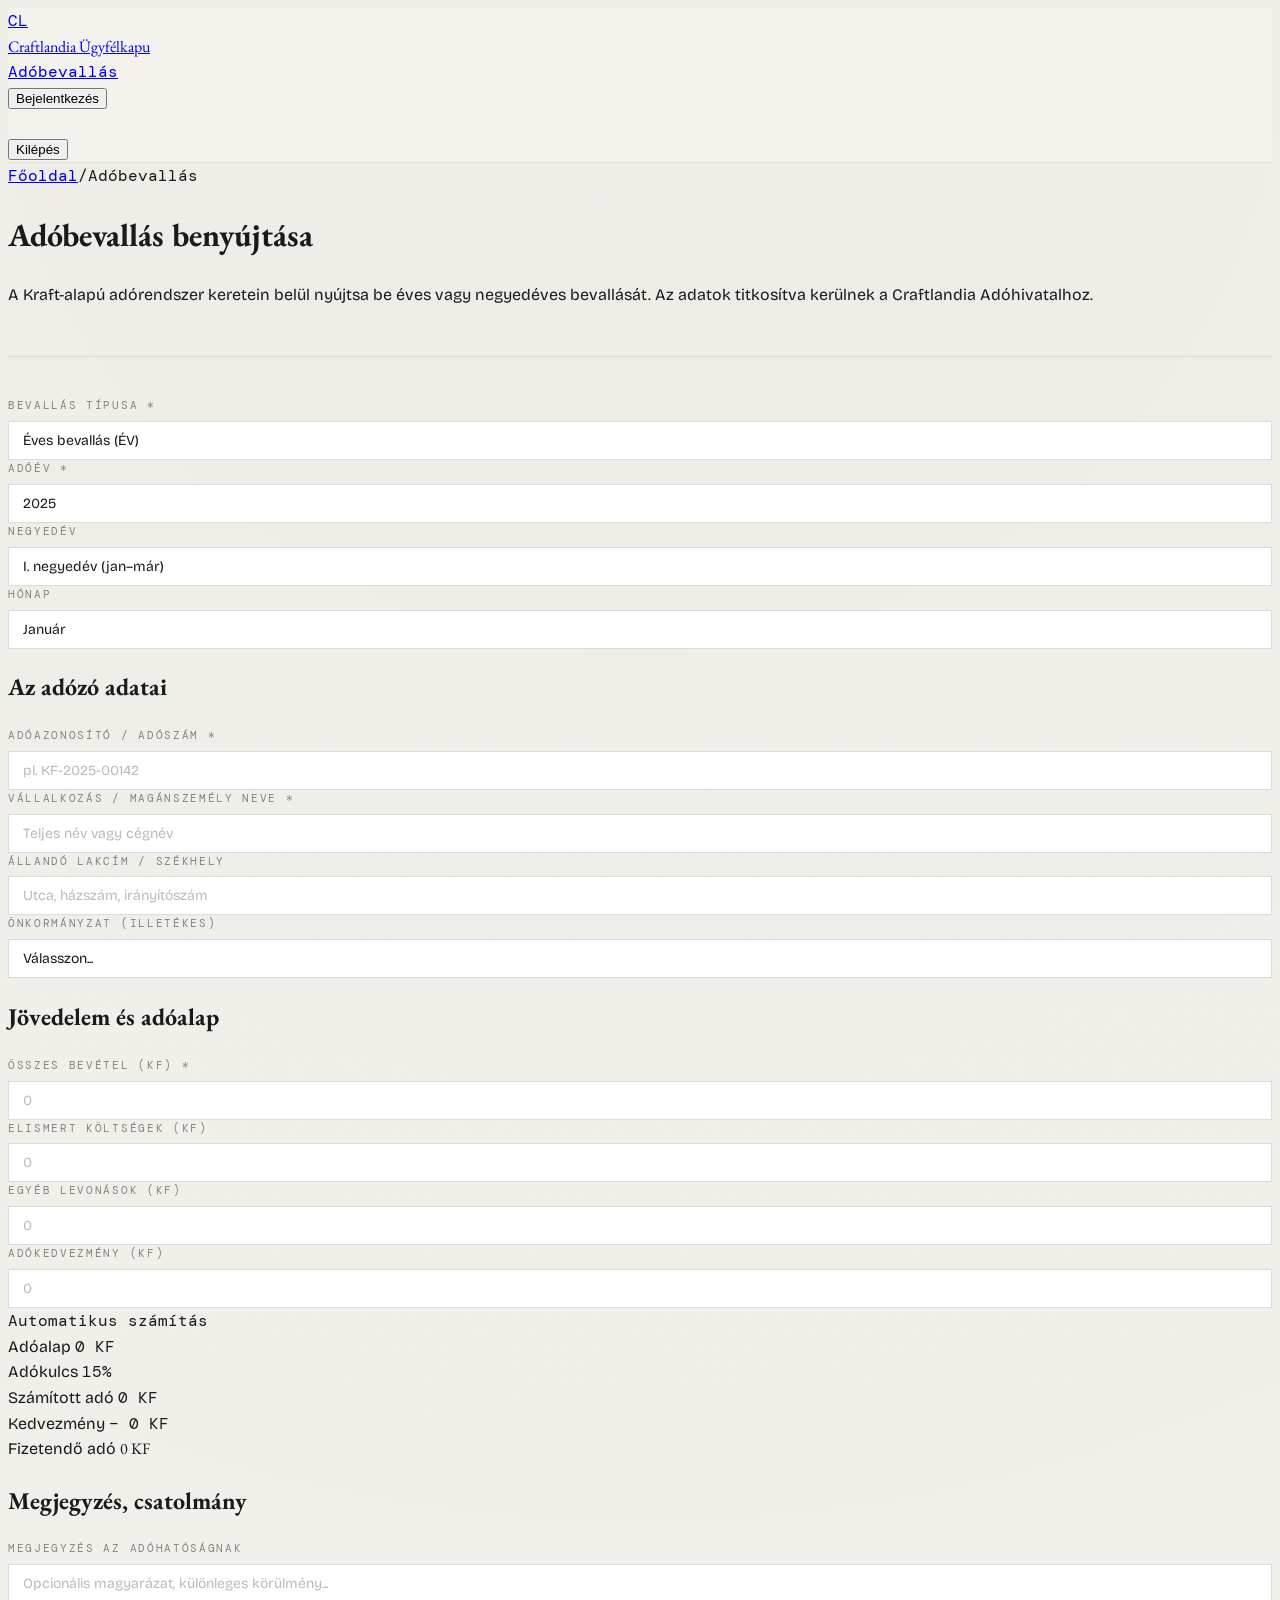
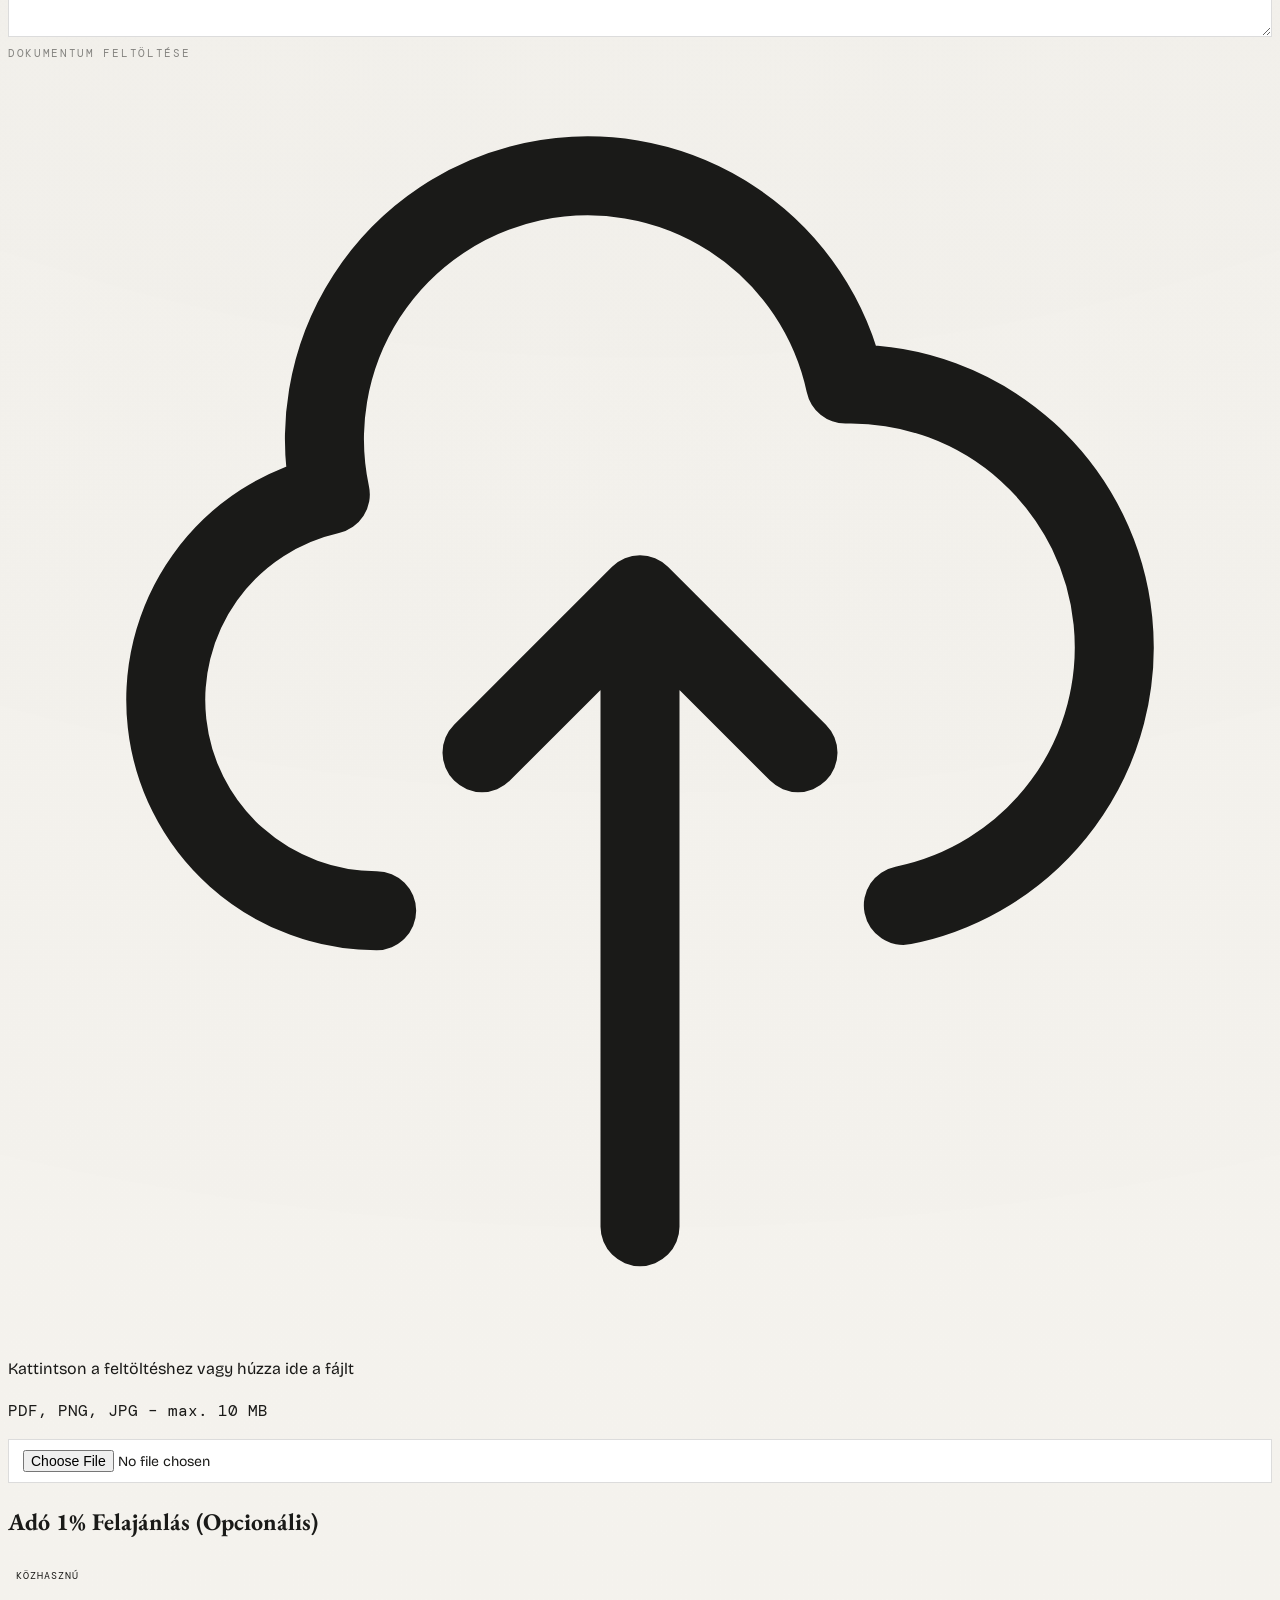
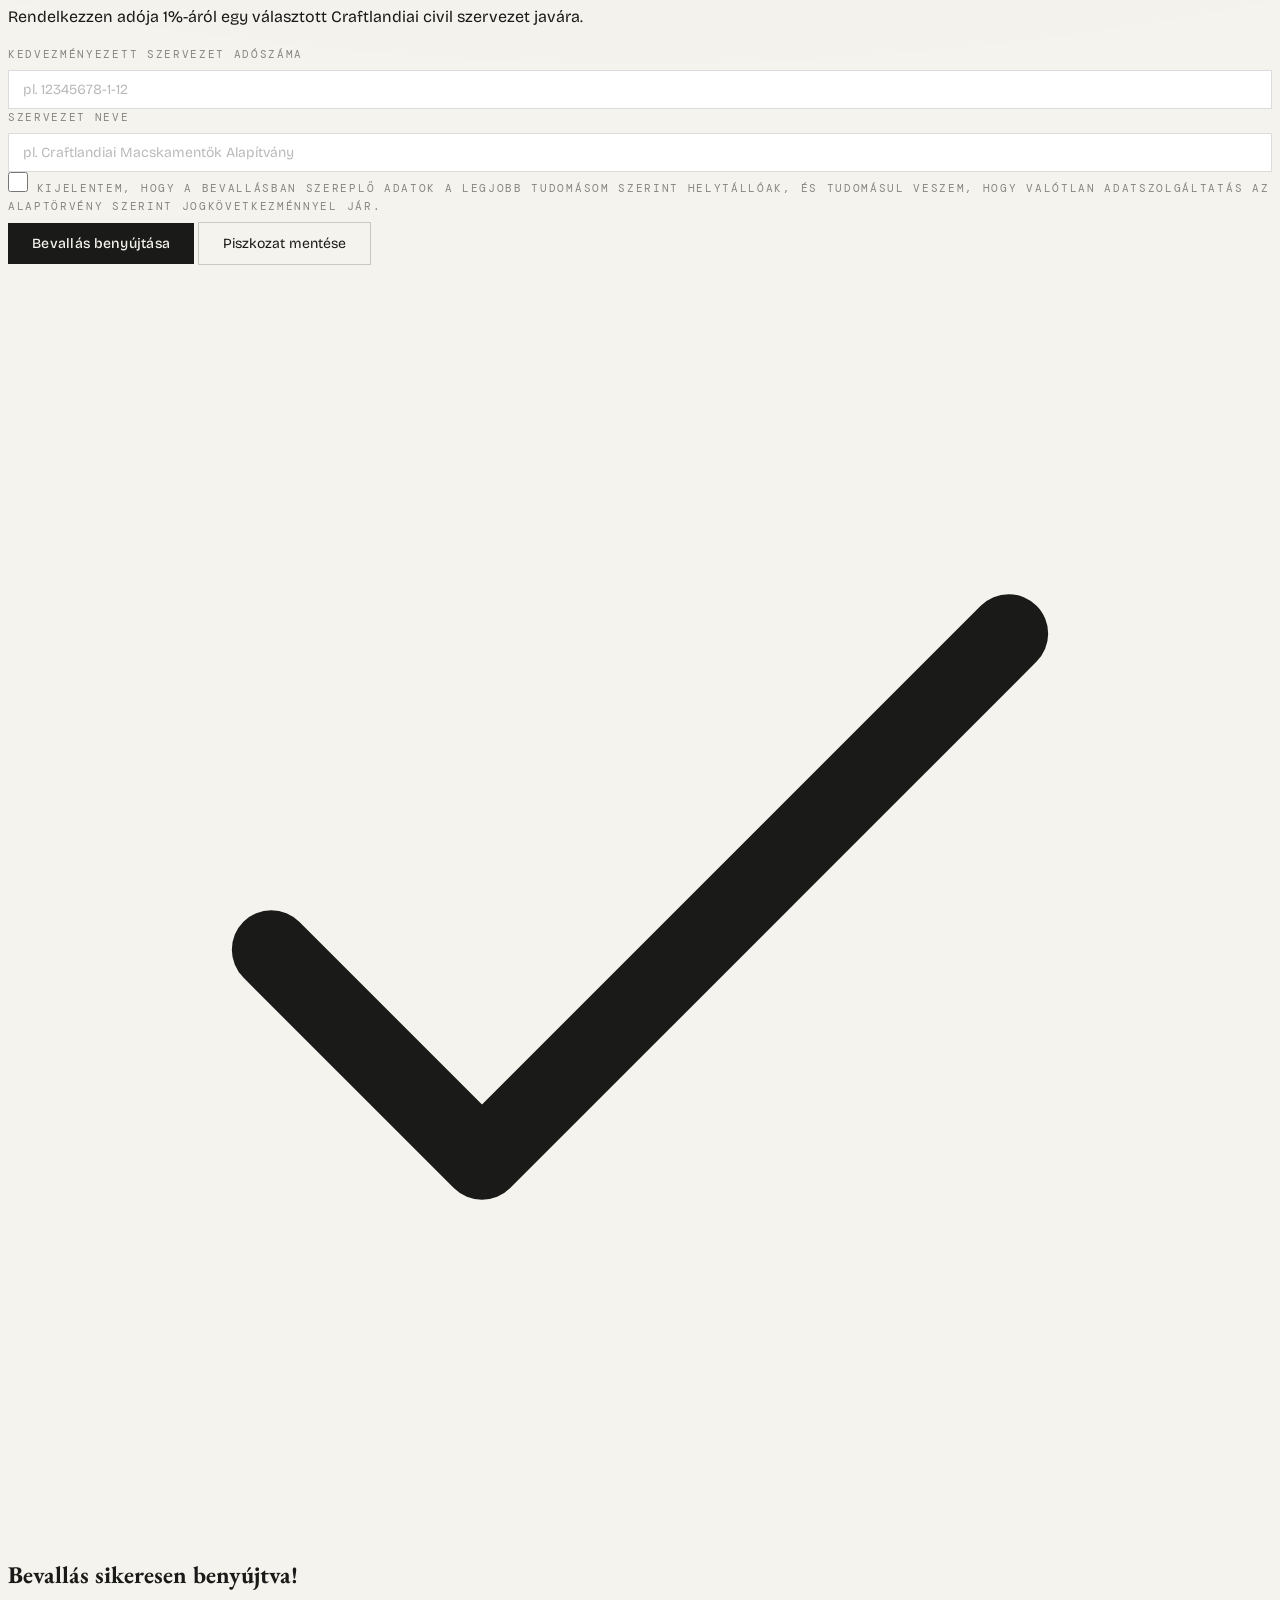
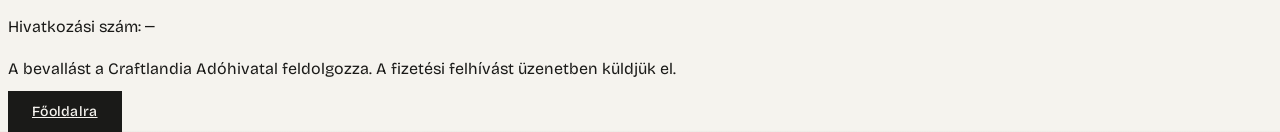
==== craftlandia/adobevaltas.html @ c4fb49df "feat: implement official document application portal with new pages, database schema, and handling l" ====
<!DOCTYPE html>
<html lang="hu">
<head>
  <meta charset="UTF-8" />
  <meta name="viewport" content="width=device-width, initial-scale=1.0" />
  <title>Adóbevallás – Craftlandia Ügyfélkapu</title>
  <script src="https://cdn.tailwindcss.com"></script>
  <link rel="stylesheet" href="style.css" />
  <link href="https://fonts.googleapis.com/css2?family=EB+Garamond:ital,wght@0,400;0,500;0,600;1,400&family=DM+Mono:wght@300;400;500&family=Bricolage+Grotesque:wght@300;400;500;600&display=swap" rel="stylesheet" />
</head>
<body class="bg-[#F5F3EE] text-[#1a1a18] min-h-screen">

<header class="border-b border-[#1a1a18]/15 bg-[#F5F3EE]/95 backdrop-blur-sm sticky top-0 z-50">
  <div class="max-w-5xl mx-auto px-6 py-4 flex items-center justify-between">
    <a href="index.html" class="flex items-center gap-4 hover:opacity-70 transition-opacity">
      <div class="w-10 h-10 bg-[#1a1a18] flex items-center justify-center"><span class="text-[#F5F3EE] font-mono text-xs font-bold tracking-widest">CL</span></div>
      <div>
        <div class="font-garamond text-lg font-semibold">Craftlandia Ügyfélkapu</div>
        <div class="text-[10px] tracking-[0.2em] text-[#1a1a18]/50 uppercase font-mono">Adóbevallás</div>
      </div>
    </a>
    <div id="auth-section">
      <button id="login-btn" onclick="handleDiscordLogin()" class="flex items-center gap-2 bg-[#5865F2] text-white px-4 py-2 text-sm font-medium hover:bg-[#4752C4] transition-colors">Bejelentkezés</button>
      <div id="user-info" class="hidden items-center gap-3">
        <img id="user-avatar" class="w-8 h-8 rounded-full border border-[#1a1a18]/20" src="" alt="">
        <div id="user-name" class="text-sm font-medium"></div>
        <button onclick="handleLogout()" class="text-xs text-[#1a1a18]/40 hover:text-[#1a1a18] ml-2">Kilépés</button>
      </div>
    </div>
  </div>
</header>

<main class="max-w-5xl mx-auto px-6 py-12">
  <nav class="flex items-center gap-2 font-mono text-xs text-[#1a1a18]/40 mb-8">
    <a href="index.html" class="hover:text-[#1a1a18]">Főoldal</a><span>/</span><span class="text-[#1a1a18]">Adóbevallás</span>
  </nav>

  <div class="page-header">
    <h1 class="font-garamond text-4xl font-medium mb-2">Adóbevallás benyújtása</h1>
    <p class="text-[#1a1a18]/55 leading-relaxed">A Kraft-alapú adórendszer keretein belül nyújtsa be éves vagy negyedéves bevallását. Az adatok titkosítva kerülnek a Craftlandia Adóhivatalhoz.</p>
  </div>

  <!-- Bevallási időszak selector -->
  <div class="bg-white border border-[#1a1a18]/10 p-6 mb-6">
    <div class="grid grid-cols-1 md:grid-cols-3 gap-4">
      <div>
        <label>Bevallás típusa *</label>
        <select id="bev-tipus" onchange="updateBevallasTipus()">
          <option value="eves">Éves bevallás (ÉV)</option>
          <option value="negyed">Negyedéves bevallás (NÉV)</option>
          <option value="ho">Havi előleg (HÉ)</option>
        </select>
      </div>
      <div>
        <label>Adóév *</label>
        <select id="adoev">
          <option value="2025">2025</option>
          <option value="2024">2024</option>
          <option value="2023">2023</option>
        </select>
      </div>
      <div id="negyed-wrap" class="hidden">
        <label>Negyedév</label>
        <select id="negyedik">
          <option value="1">I. negyedév (jan–már)</option>
          <option value="2">II. negyedév (ápr–jún)</option>
          <option value="3">III. negyedév (júl–szep)</option>
          <option value="4">IV. negyedév (okt–dec)</option>
        </select>
      </div>
      <div id="ho-wrap" class="hidden">
        <label>Hónap</label>
        <select id="honap">
          <option value="1">Január</option><option value="2">Február</option><option value="3">Március</option>
          <option value="4">Április</option><option value="5">Május</option><option value="6">Június</option>
          <option value="7">Július</option><option value="8">Augusztus</option><option value="9">Szeptember</option>
          <option value="10">Október</option><option value="11">November</option><option value="12">December</option>
        </select>
      </div>
    </div>
  </div>

  <!-- Adózó azonosítása -->
  <div class="bg-white border border-[#1a1a18]/10 p-6 mb-6">
    <h2 class="font-garamond text-xl font-medium mb-5">Az adózó adatai</h2>
    <div class="grid grid-cols-1 md:grid-cols-2 gap-4">
      <div>
        <label>Adóazonosító / Adószám *</label>
        <input type="text" id="adoszam" placeholder="pl. KF-2025-00142" />
      </div>
      <div>
        <label>Vállalkozás / Magánszemély neve *</label>
        <input type="text" id="adozo-nev" placeholder="Teljes név vagy cégnév" />
      </div>
      <div>
        <label>Állandó lakcím / Székhely</label>
        <input type="text" id="adozo-cim" placeholder="Utca, házszám, irányítószám" />
      </div>
      <div>
        <label>Önkormányzat (illetékes)</label>
        <select id="adozo-telepules">
          <option value="">Válasszon...</option>
          <option value="bazsi_city">Bazsi City (főváros)</option>
          <option value="vasfalu">Vasfalu</option>
          <option value="palotas">Palotás</option>
          <option value="rozsaváros">Rózsaváros</option>
        </select>
      </div>
    </div>
  </div>

  <!-- Jövedelem adatok -->
  <div class="bg-white border border-[#1a1a18]/10 p-6 mb-6">
    <h2 class="font-garamond text-xl font-medium mb-5">Jövedelem és adóalap</h2>
    <div class="space-y-4">
      <div class="grid grid-cols-1 md:grid-cols-2 gap-4">
        <div>
          <label>Összes bevétel (KF) *</label>
          <input type="number" id="bevetel" min="0" step="1" placeholder="0" oninput="kalkulal()" />
        </div>
        <div>
          <label>Elismert költségek (KF)</label>
          <input type="number" id="koltseg" min="0" step="1" placeholder="0" oninput="kalkulal()" />
        </div>
      </div>
      <div class="grid grid-cols-1 md:grid-cols-2 gap-4">
        <div>
          <label>Egyéb levonások (KF)</label>
          <input type="number" id="levon" min="0" step="1" placeholder="0" oninput="kalkulal()" />
        </div>
        <div>
          <label>Adókedvezmény (KF)</label>
          <input type="number" id="kedv" min="0" step="1" placeholder="0" oninput="kalkulal()" />
        </div>
      </div>

      <!-- Kalkulátor -->
      <div class="border border-[#1a1a18]/10 bg-[#F5F3EE] p-5 mt-2">
        <div class="font-mono text-xs text-[#1a1a18]/40 uppercase tracking-wide mb-4">Automatikus számítás</div>
        <div class="space-y-2">
          <div class="flex justify-between text-sm">
            <span class="text-[#1a1a18]/60">Adóalap</span>
            <span class="font-mono font-medium" id="calc-adoalap">0 KF</span>
          </div>
          <div class="flex justify-between text-sm">
            <span class="text-[#1a1a18]/60">Adókulcs</span>
            <span class="font-mono font-medium" id="calc-kulcs">15%</span>
          </div>
          <div class="flex justify-between text-sm">
            <span class="text-[#1a1a18]/60">Számított adó</span>
            <span class="font-mono font-medium" id="calc-szamitott">0 KF</span>
          </div>
          <div class="flex justify-between text-sm">
            <span class="text-[#1a1a18]/60">Kedvezmény</span>
            <span class="font-mono font-medium text-green-700" id="calc-kedv">− 0 KF</span>
          </div>
          <div class="border-t border-[#1a1a18]/10 pt-2 flex justify-between">
            <span class="font-medium">Fizetendő adó</span>
            <span class="font-garamond text-xl font-medium text-[#1a1a18]" id="calc-fizetendo">0 KF</span>
          </div>
        </div>
      </div>
    </div>
  </div>

  <!-- Megjegyzés -->
  <div class="bg-white border border-[#1a1a18]/10 p-6 mb-6">
    <h2 class="font-garamond text-xl font-medium mb-4">Megjegyzés, csatolmány</h2>
    <div class="space-y-4">
      <div>
        <label>Megjegyzés az adóhatóságnak</label>
        <textarea id="ado-megjegyzes" rows="3" placeholder="Opcionális magyarázat, különleges körülmény..."></textarea>
      </div>
      <div>
        <label>Dokumentum feltöltése</label>
        <div class="border-2 border-dashed border-[#1a1a18]/15 p-6 text-center hover:border-[#1a1a18]/30 transition-colors cursor-pointer" onclick="document.getElementById('file-input').click()">
          <svg class="w-8 h-8 text-[#1a1a18]/20 mx-auto mb-2" fill="none" stroke="currentColor" viewBox="0 0 24 24"><path stroke-linecap="round" stroke-linejoin="round" stroke-width="1.5" d="M7 16a4 4 0 01-.88-7.903A5 5 0 1115.9 6L16 6a5 5 0 011 9.9M15 13l-3-3m0 0l-3 3m3-3v12"/></svg>
          <p class="text-sm text-[#1a1a18]/40">Kattintson a feltöltéshez vagy húzza ide a fájlt</p>
          <p class="font-mono text-xs text-[#1a1a18]/30 mt-1">PDF, PNG, JPG – max. 10 MB</p>
          <input type="file" id="file-input" class="hidden" accept=".pdf,.png,.jpg,.jpeg" onchange="showFile(this)" />
        </div>
        <div id="file-name" class="hidden font-mono text-xs text-[#1a1a18]/50 mt-2"></div>
      </div>
    </div>
  </div>

  <!-- Adó 1% Felajánlás -->
  <div class="bg-white border border-[#1a1a18]/10 p-6 mb-6">
    <div class="flex justify-between items-center mb-5">
      <h2 class="font-garamond text-xl font-medium text-blue-900">Adó 1% Felajánlás (Opcionális)</h2>
      <span class="badge bg-blue-50 text-blue-800 border border-blue-100">Közhasznú</span>
    </div>
    <p class="text-sm text-[#1a1a18]/50 mb-5 leading-relaxed">Rendelkezzen adója 1%-áról egy választott Craftlandiai civil szervezet javára.</p>
    <div class="grid grid-cols-1 md:grid-cols-2 gap-4">
      <div>
        <label>Kedvezményezett szervezet adószáma</label>
        <input type="text" id="ado1-adoszam" placeholder="pl. 12345678-1-12" class="font-mono" />
      </div>
      <div>
        <label>Szervezet neve</label>
        <input type="text" id="ado1-nev" placeholder="pl. Craftlandiai Macskamentők Alapítvány" />
      </div>
    </div>
  </div>


  <!-- Nyilatkozat + benyújtás -->
  <div class="bg-white border border-[#1a1a18]/10 p-6 mb-6">
    <label class="flex items-start gap-3 cursor-pointer mb-5">
      <input type="checkbox" id="ado-nyilatkozat" class="mt-0.5 w-4 h-4 flex-shrink-0" />
      <span class="text-sm text-[#1a1a18]/60 leading-relaxed">Kijelentem, hogy a bevallásban szereplő adatok a legjobb tudomásom szerint helytállóak, és tudomásul veszem, hogy valótlan adatszolgáltatás az Alaptörvény szerint jogkövetkezménnyel jár.</span>
    </label>
    <div class="flex items-center gap-4">
      <button onclick="submitBevallas()" id="bev-submit" class="btn-primary px-8 py-3">Bevallás benyújtása</button>
      <button onclick="saveDraft()" class="btn-secondary px-6 py-3 text-sm">Piszkozat mentése</button>
    </div>
  </div>

  <!-- Success -->
  <div id="bev-success" class="hidden bg-white border border-[#1a1a18]/10 p-10 text-center">
    <div class="w-14 h-14 bg-green-50 border border-green-200 flex items-center justify-center mx-auto mb-5">
      <svg class="w-7 h-7 text-green-600" fill="none" stroke="currentColor" viewBox="0 0 24 24"><path stroke-linecap="round" stroke-linejoin="round" stroke-width="1.5" d="M5 13l4 4L19 7"/></svg>
    </div>
    <h2 class="font-garamond text-3xl font-medium mb-2">Bevallás sikeresen benyújtva!</h2>
    <p class="text-sm text-[#1a1a18]/50 mb-2">Hivatkozási szám: <span id="bev-ref" class="font-mono font-medium text-[#1a1a18]">—</span></p>
    <p class="text-sm text-[#1a1a18]/45 mb-8 max-w-md mx-auto leading-relaxed">A bevallást a Craftlandia Adóhivatal feldolgozza. A fizetési felhívást üzenetben küldjük el.</p>
    <a href="index.html" class="btn-primary px-8 py-3">Főoldalra</a>
  </div>

</main>

<script src="auth.js"></script>
<script src="adobevaltas.js"></script>
</body>
</html>
---- craftlandia/style.css ----
@import url('https://fonts.googleapis.com/css2?family=EB+Garamond:ital,wght@0,400;0,500;0,600;1,400&family=DM+Mono:wght@300;400;500&family=Bricolage+Grotesque:wght@300;400;500;600&display=swap');

:root {
  --cream: #F5F3EE;
  --ink: #1a1a18;
  --discord: #5865F2;
  --eu-blue: #003399;
  --eu-gold: #FFCC00;
  --kraft: #8B6914;
}

* { box-sizing: border-box; }

body {
  font-family: 'Bricolage Grotesque', sans-serif;
  background-color: var(--cream);
  color: var(--ink);
  line-height: 1.6;
}

.font-garamond { font-family: 'EB Garamond', serif; }
.font-mono { font-family: 'DM Mono', monospace; }

/* Page fade-in and premium transitions */
body { 
  animation: fadeIn 0.6s cubic-bezier(0.16, 1, 0.3, 1); 
  background-image: radial-gradient(circle at 50% 0%, rgba(26, 26, 24, 0.03) 0%, transparent 70%);
}

@keyframes fadeIn { 
  from { opacity: 0; transform: translateY(8px); } 
  to { opacity: 1; transform: translateY(0); } 
}

header {
  background: rgba(245, 243, 238, 0.8) !important;
  backdrop-filter: blur(12px);
  -webkit-backdrop-filter: blur(12px);
  border-bottom: 1px solid rgba(26, 26, 24, 0.08) !important;
}

.service-card {
  transition: all 0.3s cubic-bezier(0.16, 1, 0.3, 1);
  position: relative;
  overflow: hidden;
}

.service-card::after {
  content: '';
  position: absolute;
  bottom: 0; left: 0; width: 100%; height: 2px;
  background: var(--ink);
  transform: scaleX(0);
  transform-origin: right;
  transition: transform 0.3s cubic-bezier(0.16, 1, 0.3, 1);
}

.service-card:hover::after {
  transform: scaleX(1);
  transform-origin: left;
}

/* Service cards */
.service-card {
  transition: transform 0.15s ease, box-shadow 0.15s ease, border-color 0.15s ease, background-color 0.15s ease;
}
.service-card:hover {
  transform: translateY(-2px);
  box-shadow: 0 8px 24px rgba(26,26,24,0.06);
}

/* Form elements */
input:not([type="checkbox"]):not([type="radio"]), 
select, 
textarea {
  font-family: 'Bricolage Grotesque', sans-serif;
  background: white;
  border: 1px solid rgba(26,26,24,0.15);
  padding: 0.625rem 0.875rem;
  width: 100%;
  font-size: 0.875rem;
  color: var(--ink);
  transition: border-color 0.15s ease, box-shadow 0.15s ease;
  outline: none;
  border-radius: 0;
  -webkit-appearance: none;
}
input:focus, select:focus, textarea:focus {
  border-color: var(--ink);
  box-shadow: 0 0 0 2px rgba(26,26,24,0.08);
}
input::placeholder, textarea::placeholder { color: rgba(26,26,24,0.3); }

input[type="checkbox"] {
  width: 1.25rem !important;
  height: 1.25rem !important;
  min-width: 1.25rem !important;
  min-height: 1.25rem !important;
  margin: 0;
  padding: 0;
  cursor: pointer;
  accent-color: var(--ink);
  flex-shrink: 0;
}

label {
  display: block;
  font-size: 0.7rem;
  font-family: 'DM Mono', monospace;
  letter-spacing: 0.15em;
  text-transform: uppercase;
  color: rgba(26,26,24,0.5);
  margin-bottom: 0.375rem;
}

/* Buttons */
.btn-primary {
  background: var(--ink);
  color: var(--cream);
  border: none;
  padding: 0.75rem 1.5rem;
  font-family: 'Bricolage Grotesque', sans-serif;
  font-size: 0.875rem;
  font-weight: 500;
  cursor: pointer;
  transition: background 0.15s ease, opacity 0.15s ease;
  letter-spacing: 0.02em;
}
.btn-primary:hover { background: #2d2d2b; }
.btn-primary:disabled { opacity: 0.4; cursor: not-allowed; }

.btn-secondary {
  background: transparent;
  color: var(--ink);
  border: 1px solid rgba(26,26,24,0.2);
  padding: 0.75rem 1.5rem;
  font-family: 'Bricolage Grotesque', sans-serif;
  font-size: 0.875rem;
  cursor: pointer;
  transition: border-color 0.15s ease, background 0.15s ease;
}
.btn-secondary:hover { border-color: var(--ink); background: rgba(26,26,24,0.04); }

/* Status badges */
.badge { display: inline-flex; align-items: center; gap: 0.25rem; padding: 0.2rem 0.5rem; font-family: 'DM Mono', monospace; font-size: 0.65rem; letter-spacing: 0.1em; text-transform: uppercase; }
.badge-pending { background: #FFF3CD; color: #856404; }
.badge-approved { background: #D1FAE5; color: #065F46; }
.badge-rejected { background: #FEE2E2; color: #991B1B; }
.badge-processing { background: #DBEAFE; color: #1E40AF; }

/* EU source tracker */
.eu-bar { height: 4px; background: linear-gradient(90deg, var(--eu-blue), var(--eu-gold)); }

/* Progress bar */
.progress-bar { height: 2px; background: rgba(26,26,24,0.1); position: relative; overflow: hidden; }
.progress-fill { height: 100%; background: var(--ink); transition: width 0.6s ease; }

/* Table */
.data-table { width: 100%; border-collapse: collapse; }
.data-table th { font-family: 'DM Mono', monospace; font-size: 0.65rem; letter-spacing: 0.15em; text-transform: uppercase; color: rgba(26,26,24,0.4); padding: 0.75rem 1rem; text-align: left; border-bottom: 1px solid rgba(26,26,24,0.1); font-weight: 400; }
.data-table td { padding: 1rem; border-bottom: 1px solid rgba(26,26,24,0.06); font-size: 0.875rem; vertical-align: top; }
.data-table tr:last-child td { border-bottom: none; }
.data-table tr:hover td { background: rgba(26,26,24,0.02); }

/* Sidebar nav */
.sidebar-link { display: flex; align-items: center; gap: 0.75rem; padding: 0.625rem 0.75rem; font-size: 0.875rem; color: rgba(26,26,24,0.6); transition: all 0.15s ease; border-left: 2px solid transparent; }
.sidebar-link:hover { color: var(--ink); background: rgba(26,26,24,0.04); border-left-color: rgba(26,26,24,0.2); }
.sidebar-link.active { color: var(--ink); border-left-color: var(--ink); background: rgba(26,26,24,0.06); font-weight: 500; }

/* Notification dot */
.notif-dot { width: 6px; height: 6px; border-radius: 50%; background: #EF4444; display: inline-block; }

/* Toast */
.toast { position: fixed; bottom: 1.5rem; right: 1.5rem; background: var(--ink); color: var(--cream); padding: 0.875rem 1.25rem; font-size: 0.875rem; z-index: 100; animation: toastIn 0.3s ease; max-width: 320px; }
@keyframes toastIn { from { opacity: 0; transform: translateY(8px); } to { opacity: 1; transform: translateY(0); } }

/* Divider */
.section-divider { display: flex; align-items: center; gap: 1rem; margin: 2rem 0; }
.section-divider::before, .section-divider::after { content: ''; flex: 1; height: 1px; background: rgba(26,26,24,0.1); }
.section-divider span { font-family: 'DM Mono', monospace; font-size: 0.65rem; letter-spacing: 0.2em; text-transform: uppercase; color: rgba(26,26,24,0.35); }

/* EU flag colors accent */
.eu-accent { border-top: 3px solid var(--eu-blue); }

/* Scrollbar */
::-webkit-scrollbar { width: 4px; }
::-webkit-scrollbar-track { background: transparent; }
::-webkit-scrollbar-thumb { background: rgba(26,26,24,0.2); border-radius: 2px; }

/* Loading spinner */
.spinner { width: 20px; height: 20px; border: 2px solid rgba(26,26,24,0.1); border-top-color: var(--ink); border-radius: 50%; animation: spin 0.7s linear infinite; }
@keyframes spin { to { transform: rotate(360deg); } }

/* Page header */
.page-header { border-bottom: 1px solid rgba(26,26,24,0.1); padding-bottom: 2rem; margin-bottom: 2.5rem; }

/* Step indicator */
.step-dot { width: 28px; height: 28px; border-radius: 50%; border: 1.5px solid rgba(26,26,24,0.2); display: flex; align-items: center; justify-center; font-family: 'DM Mono', monospace; font-size: 0.7rem; color: rgba(26,26,24,0.4); transition: all 0.2s ease; flex-shrink: 0; }
.step-dot.active { background: var(--ink); color: var(--cream); border-color: var(--ink); }
.step-dot.done { background: var(--ink); color: var(--cream); border-color: var(--ink); }
.step-line { flex: 1; height: 1px; background: rgba(26,26,24,0.15); }

/* Alert box */
.alert { padding: 1rem 1.25rem; border-left: 3px solid; font-size: 0.875rem; }
.alert-info { background: #EFF6FF; border-color: #3B82F6; color: #1E40AF; }
.alert-success { background: #ECFDF5; border-color: #10B981; color: #065F46; }
.alert-warning { background: #FFFBEB; border-color: #F59E0B; color: #92400E; }
.alert-error { background: #FEF2F2; border-color: #EF4444; color: #991B1B; }
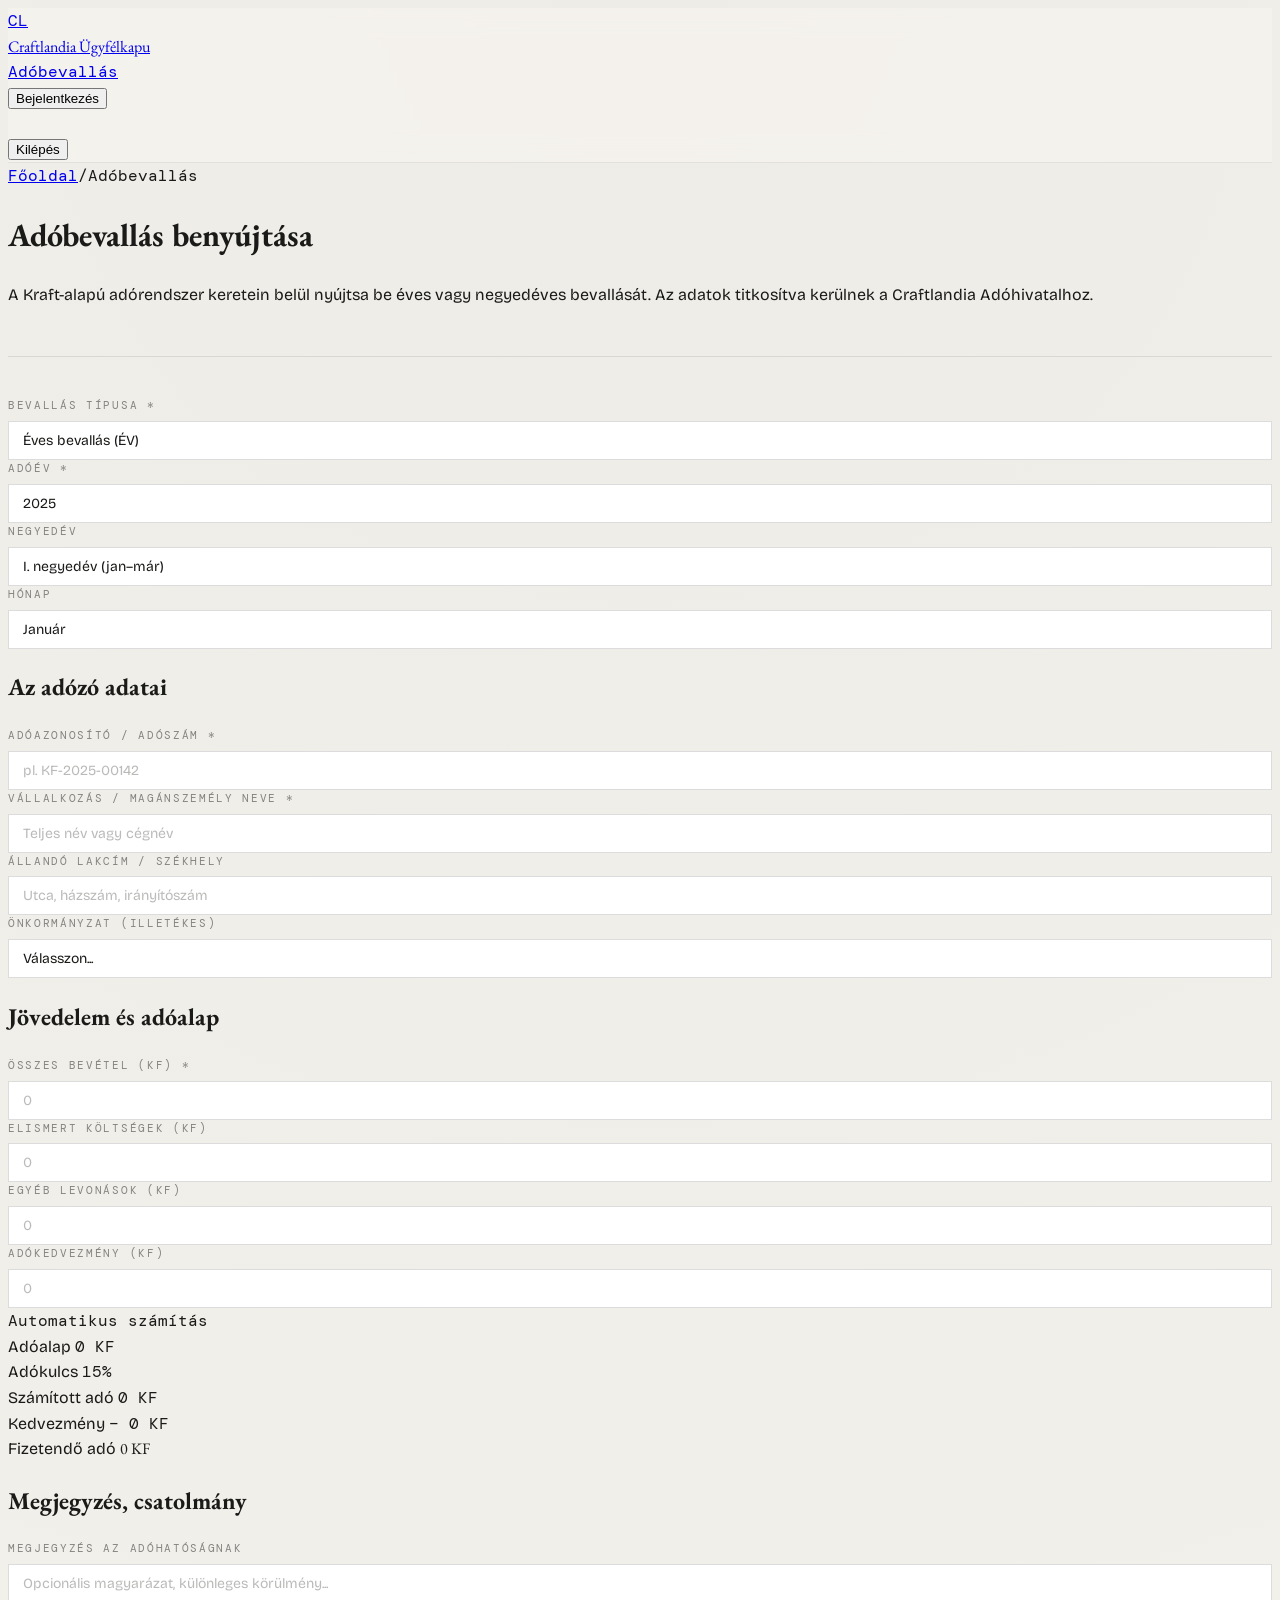
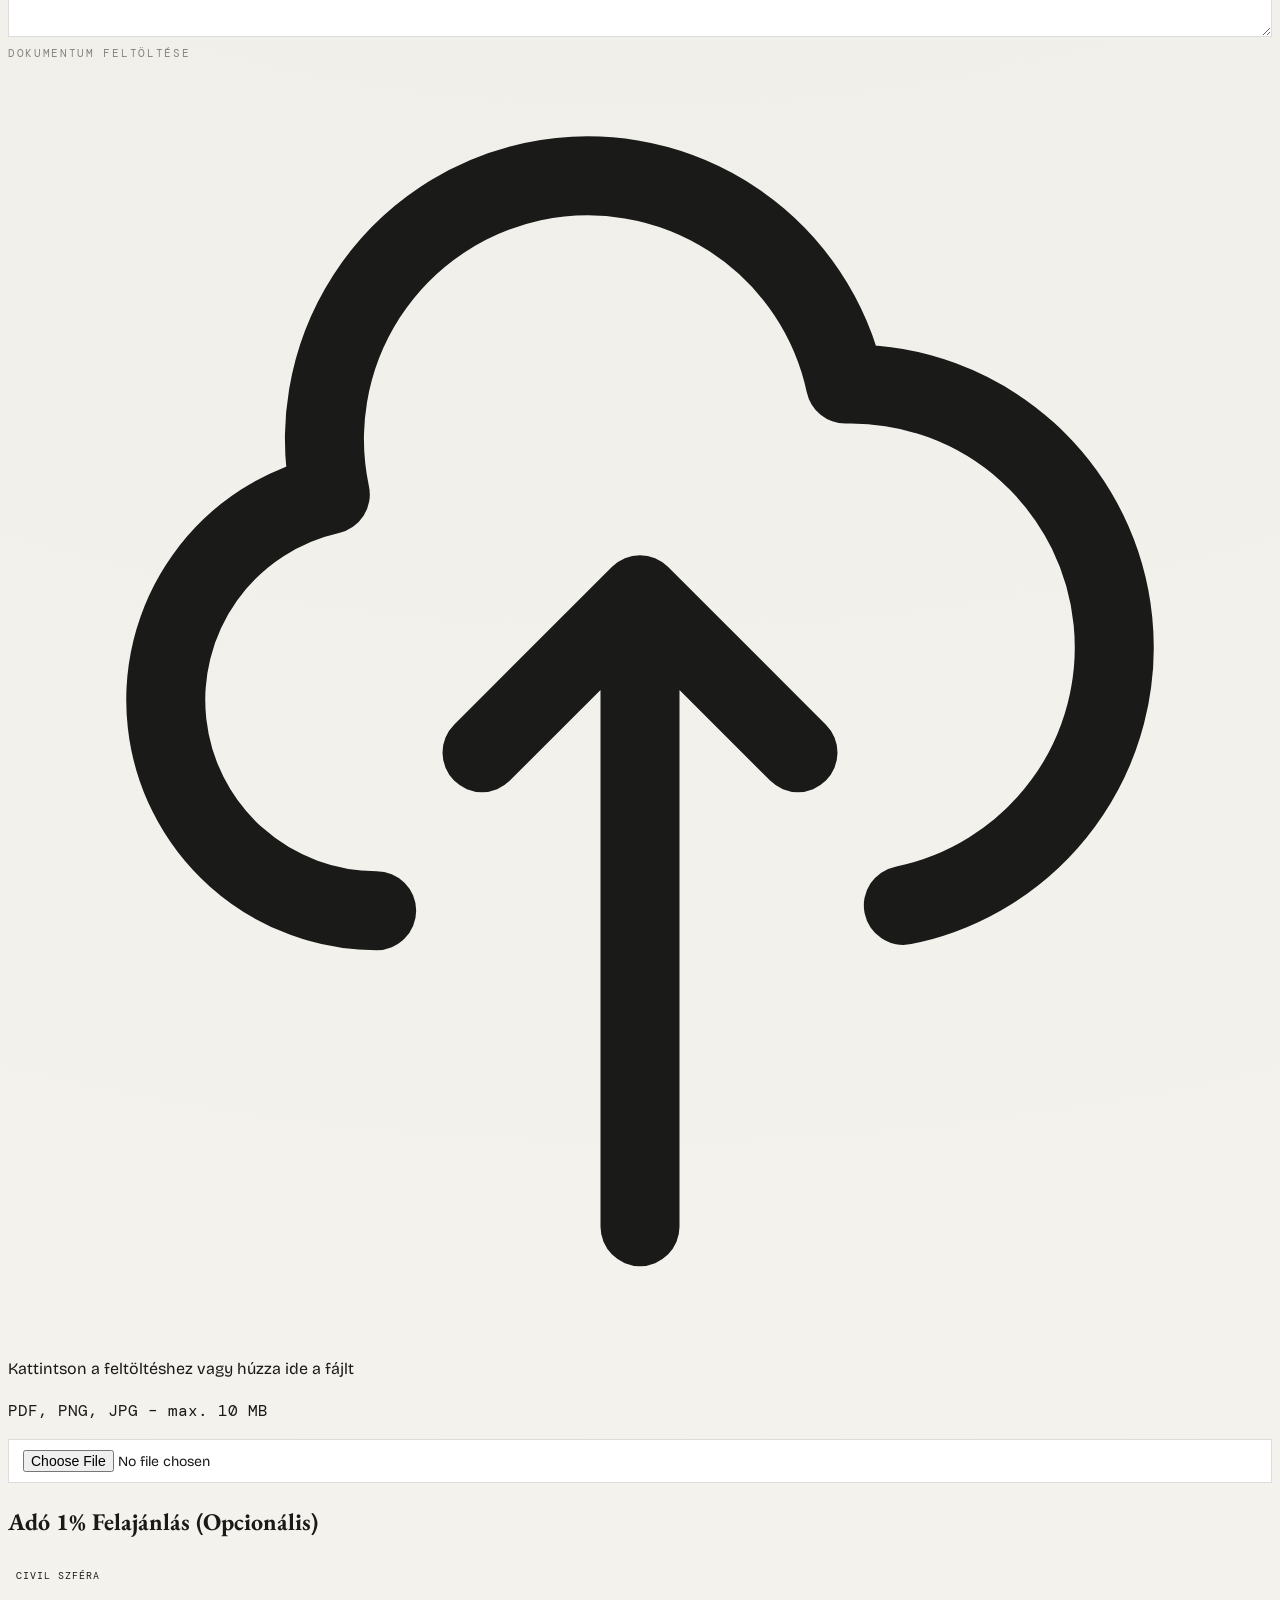
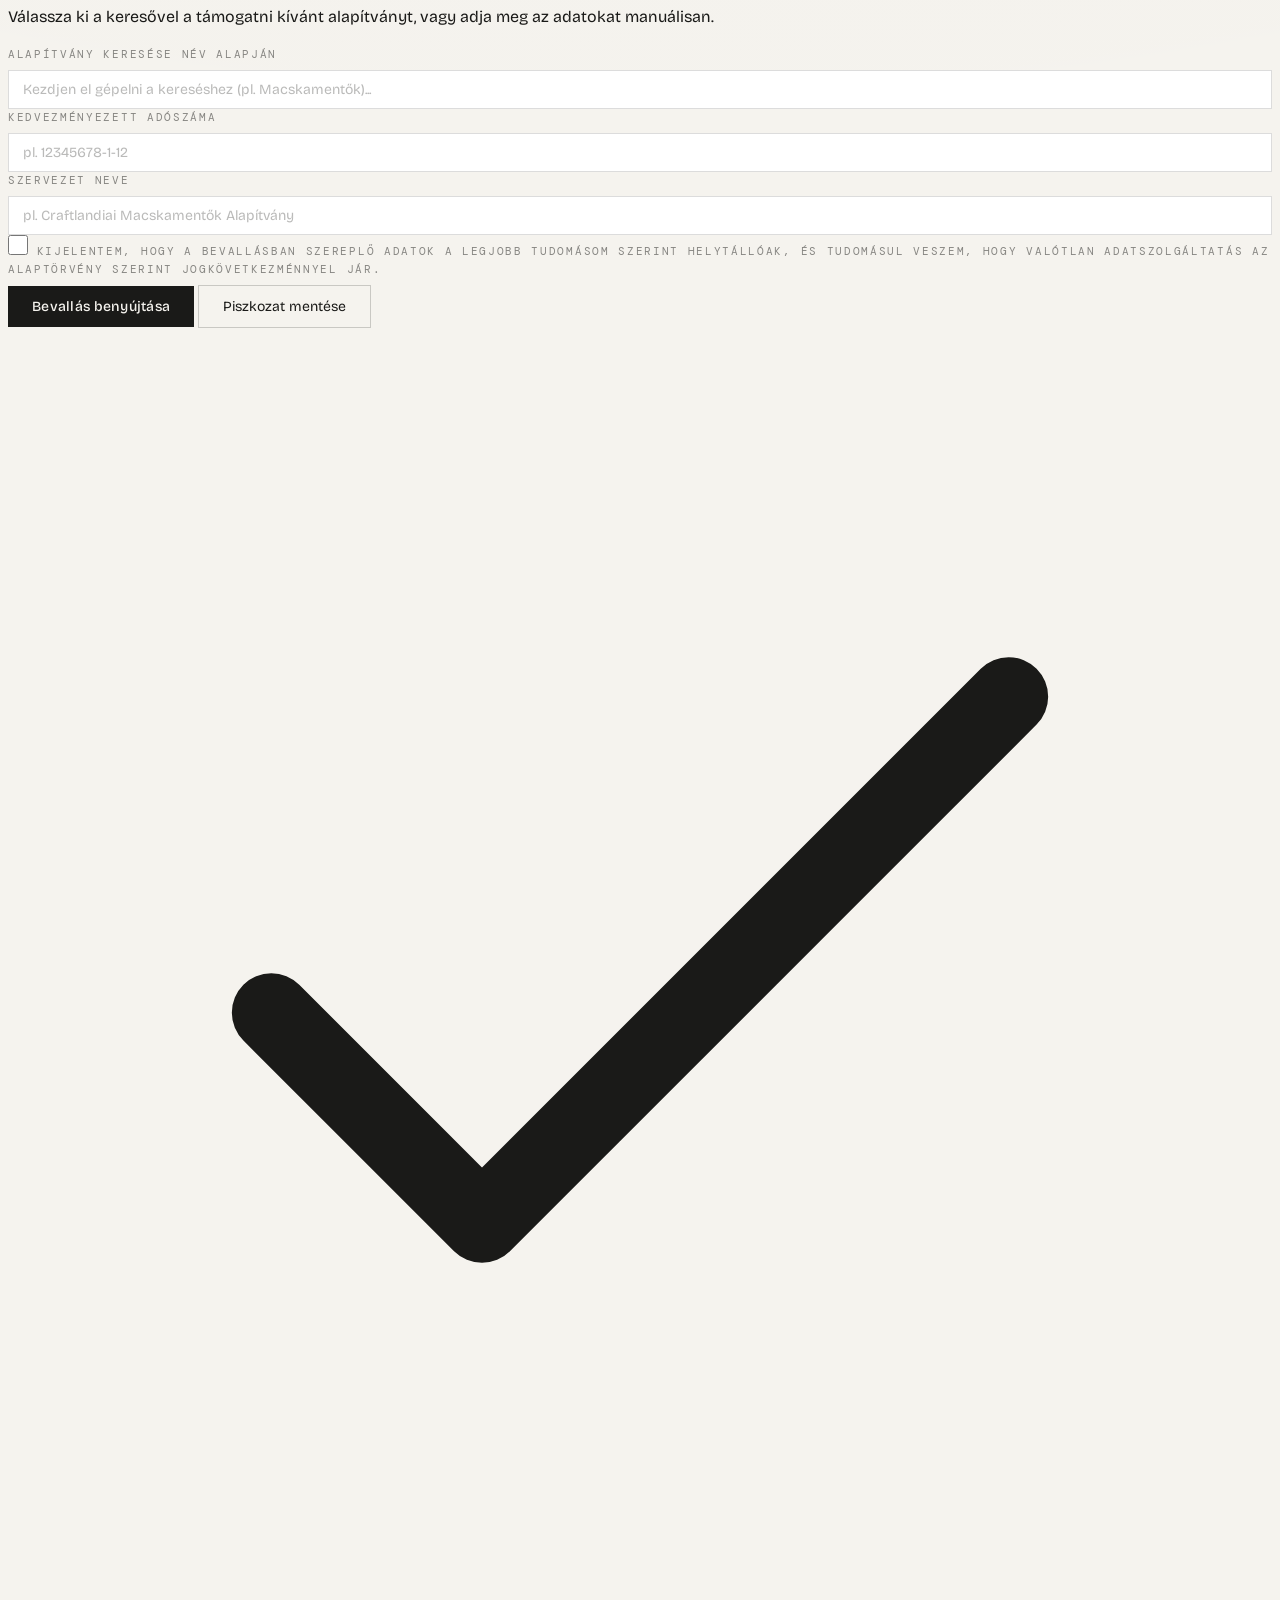
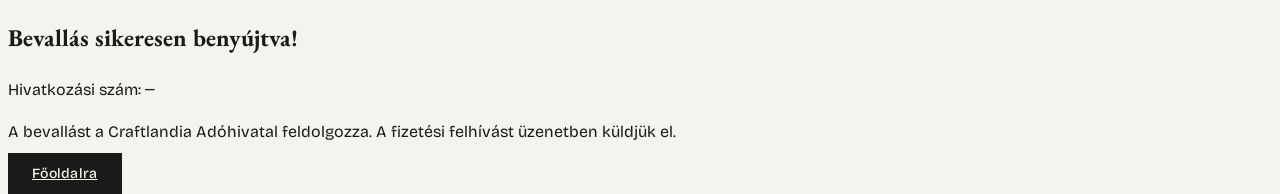
==== commit 5858450b: "feat: add foundation search functionality to 1% tax form and implement core worker API routes" ====
--- a/craftlandia/adobevaltas.html
+++ b/craftlandia/adobevaltas.html
@@ -188,17 +188,26 @@
   <div class="bg-white border border-[#1a1a18]/10 p-6 mb-6">
     <div class="flex justify-between items-center mb-5">
       <h2 class="font-garamond text-xl font-medium text-blue-900">Adó 1% Felajánlás (Opcionális)</h2>
-      <span class="badge bg-blue-50 text-blue-800 border border-blue-100">Közhasznú</span>
-    </div>
-    <p class="text-sm text-[#1a1a18]/50 mb-5 leading-relaxed">Rendelkezzen adója 1%-áról egy választott Craftlandiai civil szervezet javára.</p>
+      <span class="badge bg-blue-50 text-blue-800 border border-blue-100">Civil Szféra</span>
+    </div>
+    <p class="text-sm text-[#1a1a18]/50 mb-5 leading-relaxed">Válassza ki a keresővel a támogatni kívánt alapítványt, vagy adja meg az adatokat manuálisan.</p>
+    
+    <div class="mb-6 relative">
+      <label class="block font-mono text-[10px] uppercase text-[#1a1a18]/40 mb-2">Alapítvány keresése név alapján</label>
+      <input type="text" id="foundation-search" placeholder="Kezdjen el gépelni a kereséshez (pl. Macskamentők)..." oninput="searchFoundation(this.value)" class="w-full bg-[#1a1a18]/05 border-0 border-b border-[#1a1a18]/10 py-3 px-4 focus:ring-0 focus:border-blue-800 transition-all font-medium" />
+      <div id="foundation-results" class="hidden absolute left-0 right-0 top-full mt-1 bg-white border border-[#1a1a18]/15 shadow-xl z-50 max-h-60 overflow-y-auto">
+        <!-- Results -->
+      </div>
+    </div>
+
     <div class="grid grid-cols-1 md:grid-cols-2 gap-4">
       <div>
-        <label>Kedvezményezett szervezet adószáma</label>
-        <input type="text" id="ado1-adoszam" placeholder="pl. 12345678-1-12" class="font-mono" />
+        <label>Kedvezményezett adószáma</label>
+        <input type="text" id="ado1-adoszam" placeholder="pl. 12345678-1-12" class="font-mono bg-[#1a1a18]/02" />
       </div>
       <div>
         <label>Szervezet neve</label>
-        <input type="text" id="ado1-nev" placeholder="pl. Craftlandiai Macskamentők Alapítvány" />
+        <input type="text" id="ado1-nev" placeholder="pl. Craftlandiai Macskamentők Alapítvány" class="bg-[#1a1a18]/02" />
       </div>
     </div>
   </div>
